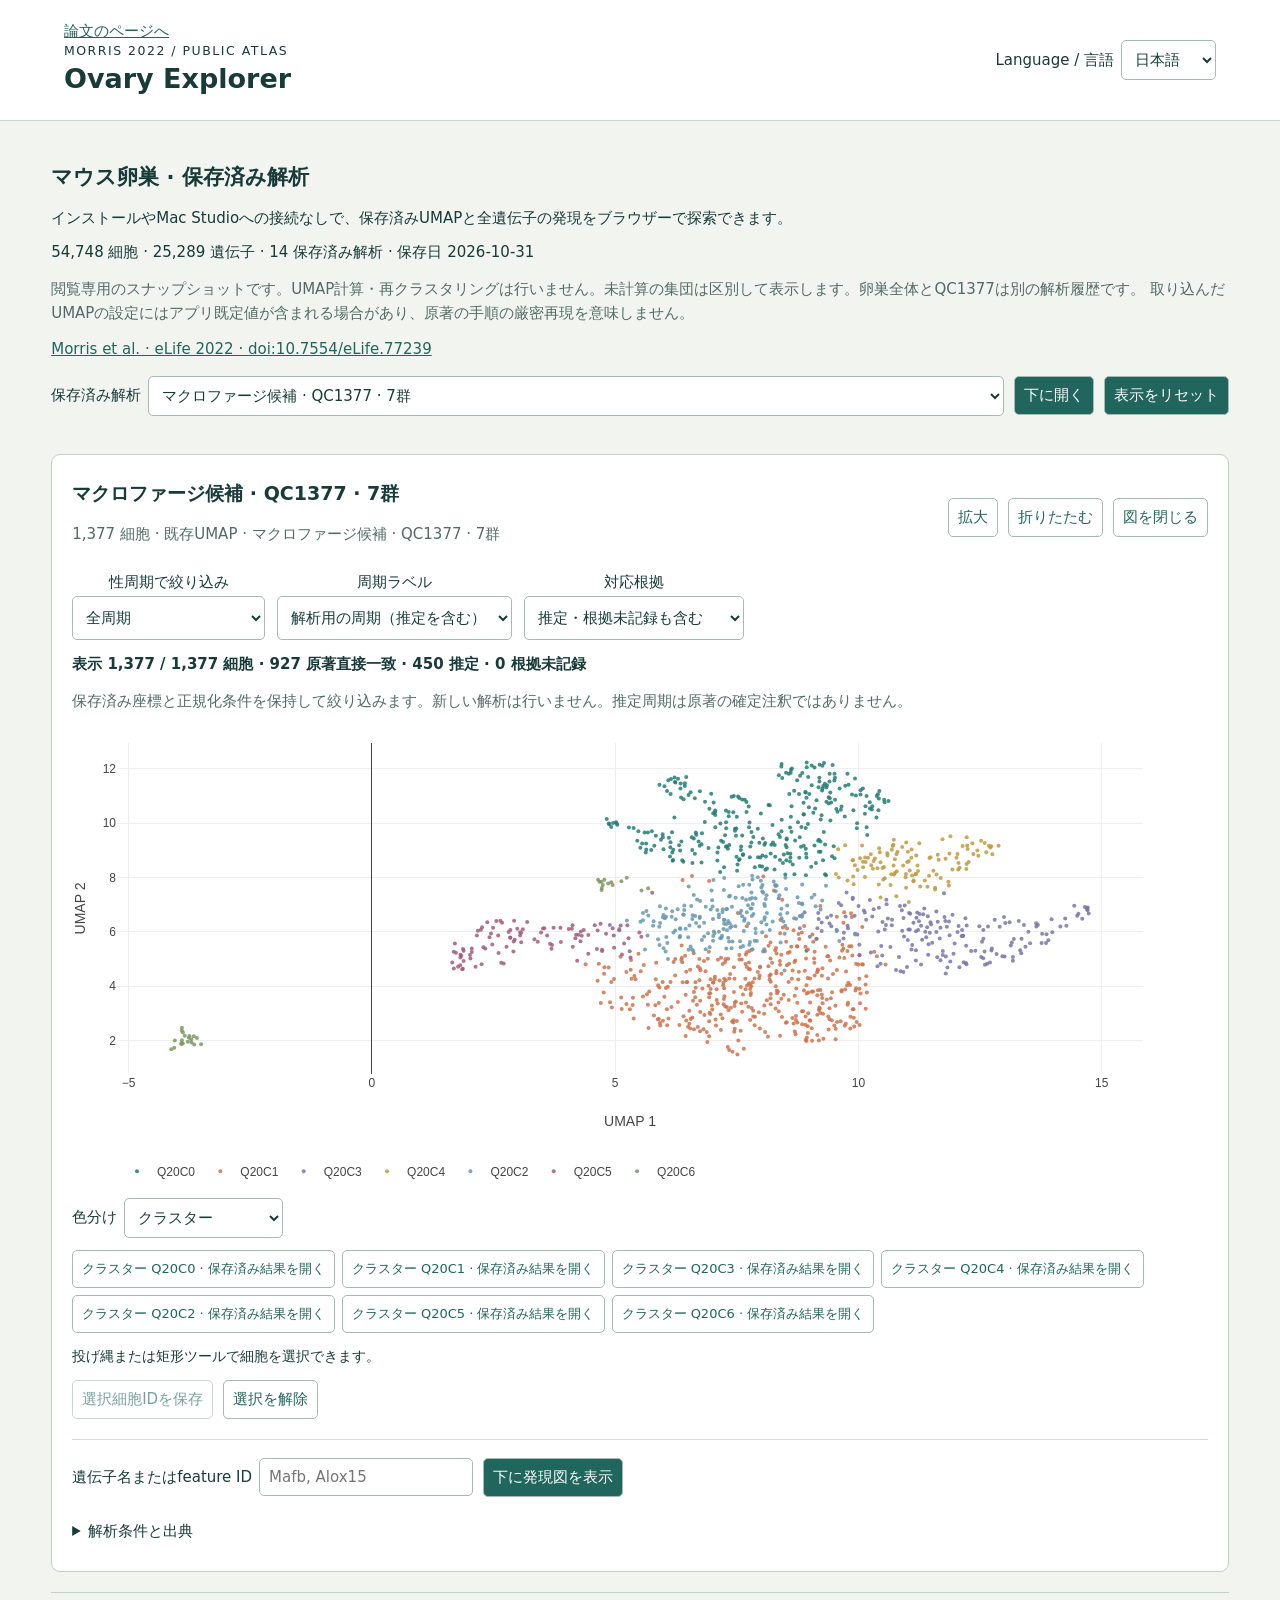
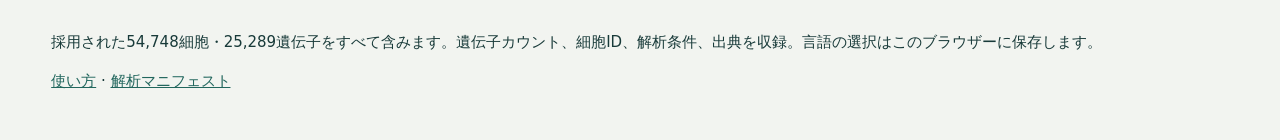
==== studies/morris-2022/viewer/index.html @ e541346d "Publish ovary macrophage library with cycle filters and shared-scale comparison" ====
<!doctype html><html lang="en"><head><meta charset="utf-8"><meta name="viewport" content="width=device-width,initial-scale=1"><meta http-equiv="Content-Security-Policy" content="default-src 'none'; script-src 'self' 'unsafe-eval'; style-src 'self' 'unsafe-inline'; img-src 'self' data: blob:; font-src 'self' data:; connect-src 'none'; worker-src blob:; object-src 'none'; base-uri 'none'"><meta name="robots" content="noindex,nofollow"><title>Morris 2022 · Ovary Explorer</title><link rel="stylesheet" href="viewer.css"></head><body><header><div><a href="../" data-i18n="library">論文のページへ / Back to study</a><br><small>MORRIS 2022 / PUBLIC ATLAS</small><h1>Ovary Explorer</h1></div><label>Language / 言語 <select id="language"><option value="en">English</option><option value="ja">日本語</option></select></label></header><main><section class="intro"><h2 data-i18n="title"></h2><p data-i18n="description"></p><p id="stats"></p><p class="hint" data-i18n="scope"></p><a href="https://doi.org/10.7554/eLife.77239" target="_blank" rel="noopener">Morris et al. · eLife 2022 · doi:10.7554/eLife.77239</a></section><div class="toolbar"><label><span data-i18n="history"></span><select id="history"></select></label><button id="open" data-i18n="open"></button><button id="reset" data-i18n="reset"></button></div><p id="global-error" role="alert"></p><section id="panels"></section><footer><p data-i18n="footer"></p><a href="README.txt" data-i18n="readme"></a> · <a href="manifest.json" download data-i18n="manifest"></a></footer></main><script src="plotly.min.js"></script><script src="data.js"></script><script src="viewer.js"></script></body></html>
---- studies/morris-2022/viewer/viewer.css ----
:root{font-family:system-ui,-apple-system,sans-serif;color:#183a39;background:#f2f4f0;font-size:15px}*{box-sizing:border-box}body{margin:0}header{padding:22px 5%;display:flex;justify-content:space-between;gap:20px;align-items:center;border-bottom:1px solid #c9d4ce;background:#fff}h1{margin:4px 0;font-weight:600;font-size:27px}small{letter-spacing:.12em}h2{font-size:21px}h3{font-size:19px;margin:6px 0}main{max-width:1480px;margin:auto;padding:25px 4%}button,select,input{font:inherit;border:1px solid #a5bbb1;border-radius:5px;padding:9px;background:#fff;color:#163c37}button{cursor:pointer;background:#21665d;color:white}button:disabled{cursor:wait;opacity:.6}button.secondary{background:#fff;color:#21665d}label{display:inline-flex;gap:7px;align-items:center;flex-wrap:wrap}button:focus-visible,select:focus-visible,input:focus-visible{outline:3px solid #dc8f43;outline-offset:2px}.hint,.meta{color:#526b66;line-height:1.6}.toolbar,.controls,.panel-head,.colors{display:flex;gap:10px;align-items:center;flex-wrap:wrap}.toolbar{padding:18px 0}.toolbar label{flex:1}#history{max-width:100%;min-width:250px;flex:1}.panel{margin:20px 0;padding:20px;border:1px solid #c1d1c8;background:white;border-radius:9px}.panel-head{justify-content:space-between}.plot{height:470px;width:100%}.plot.expanded{height:720px}.genes{border-top:1px solid #d4ded8;margin-top:20px;padding-top:18px}.gene-panel{margin:20px 0;border-top:2px solid #b0cdc1;padding-top:15px}.colors{margin:12px 0}.colors input{width:100px}.clusters{display:flex;gap:7px;flex-wrap:wrap;margin:12px 0}.clusters button{font-size:13px}.clusters button.unavailable{background:#eef2ed;color:#526b66}.error,#global-error{color:#a12d2d}.loading{height:5px;overflow:hidden;background:#dae9df;margin:8px 0}.loading:after{content:'';display:block;background:#2e8171;height:100%;width:30%;animation:load 1.2s linear infinite}@keyframes load{from{transform:translateX(-100%)}to{transform:translateX(430%)}}footer{border-top:1px solid #c1d1c8;padding:22px 0;line-height:1.6}a{color:#21665d}details{padding:10px 0}pre{white-space:pre-wrap;overflow-wrap:anywhere;max-height:400px;overflow:auto}.selection{font-size:14px}.expression-status{font-size:13px;color:#526b66}@media(max-width:650px){header{padding:16px;align-items:flex-start;flex-wrap:wrap}main{padding:15px 10px}.panel{padding:12px}.plot{height:400px}.controls>*{max-width:100%}.toolbar{align-items:stretch}.toolbar label{width:100%}h1{font-size:24px}}

.stage-filter{display:flex;flex-wrap:wrap;gap:12px;margin:12px 0}.stage-filter label{display:flex;flex-direction:column;gap:4px;max-width:100%}.stage-filter select{max-width:100%;min-height:44px}.filter-count{font-weight:600;font-variant-numeric:tabular-nums}.stage-filter select:focus-visible{outline:3px solid #165c97;outline-offset:2px}
@media(max-width:414px){.stage-filter{display:grid;grid-template-columns:minmax(0,1fr)}.stage-filter select{width:100%}}

.stage-comparison[hidden]{display:none}.comparison-grid{display:grid;grid-template-columns:repeat(2,minmax(0,1fr));gap:16px;margin:14px 0}.comparison-panel{min-width:0;border:1px solid #d4ded8;padding:12px;border-radius:5px}.comparison-panel h4{margin:0;font-size:16px}.comparison-panel .hint:empty{display:none}.comparison-plot{height:370px}@media(max-width:850px){.comparison-grid{grid-template-columns:minmax(0,1fr)}}
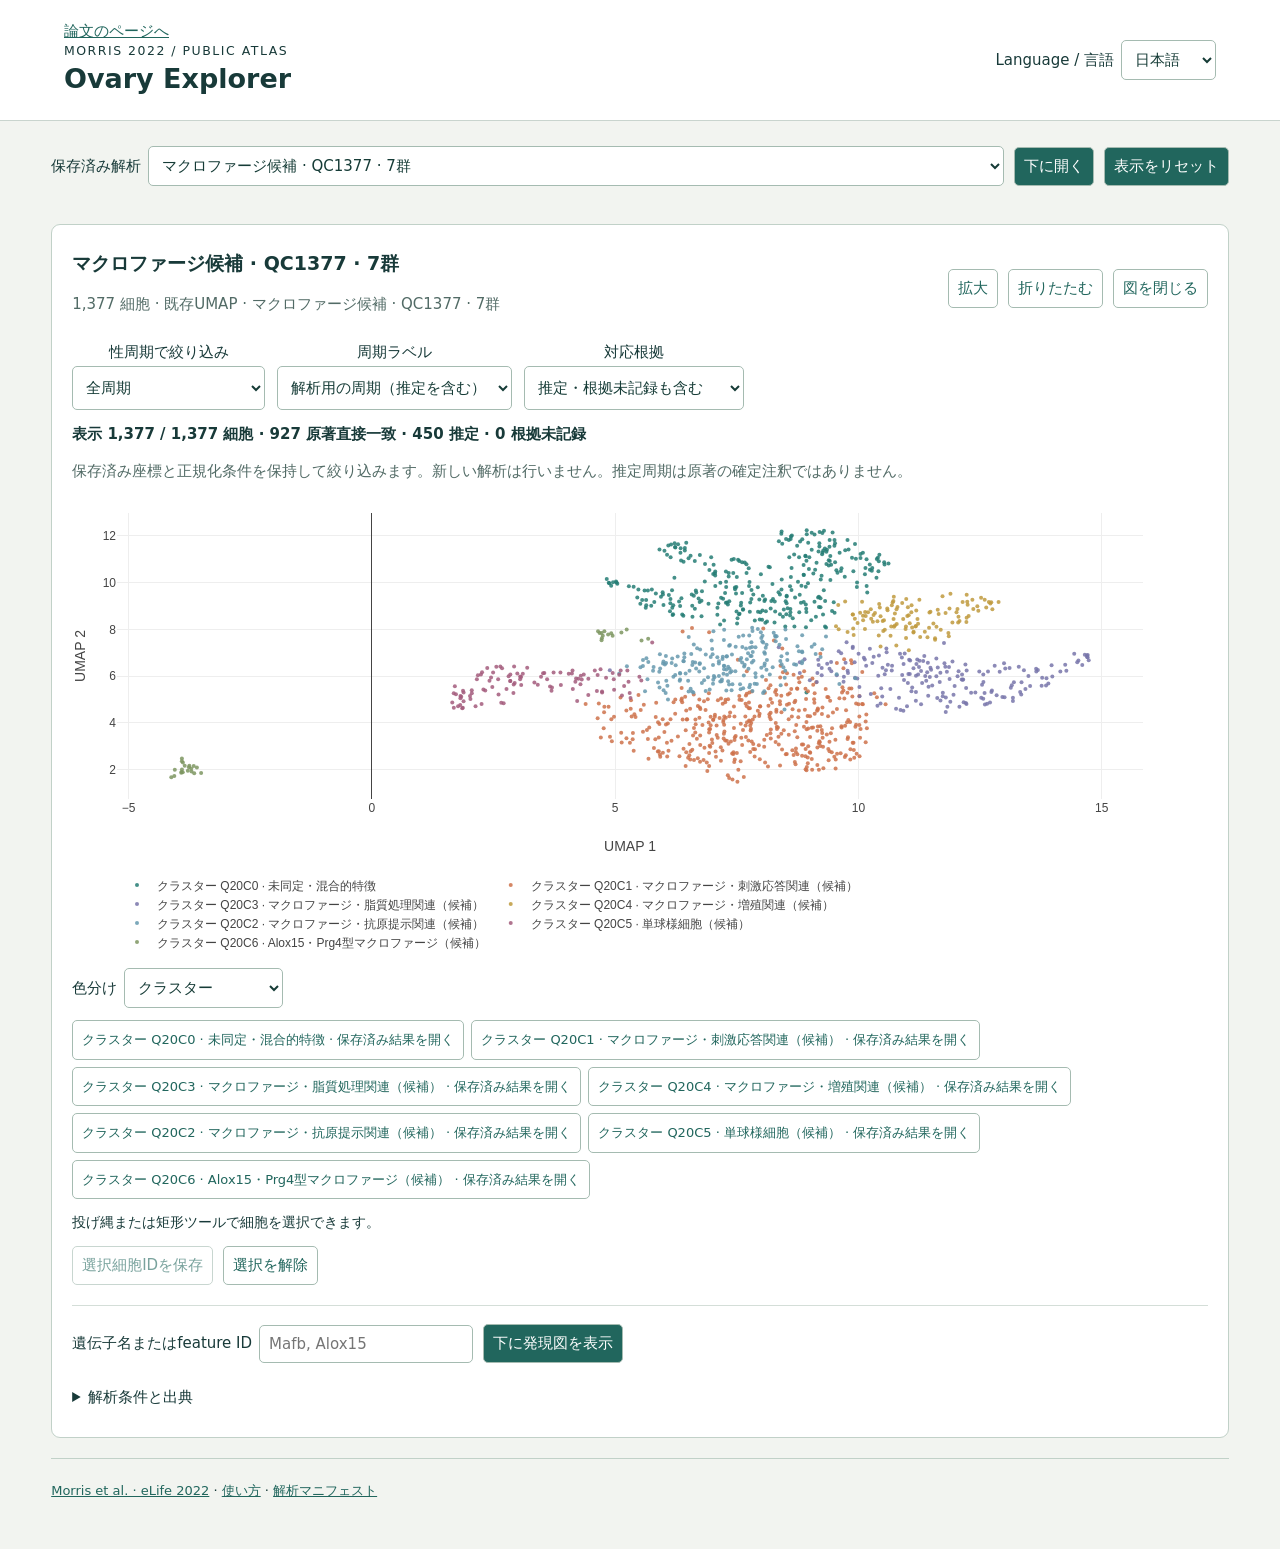
==== commit 5ba53a05: "Simplify viewer introduction and label clusters by cell type" ====
--- a/studies/morris-2022/viewer/index.html
+++ b/studies/morris-2022/viewer/index.html
@@ -1 +1 @@
-<!doctype html><html lang="en"><head><meta charset="utf-8"><meta name="viewport" content="width=device-width,initial-scale=1"><meta http-equiv="Content-Security-Policy" content="default-src 'none'; script-src 'self' 'unsafe-eval'; style-src 'self' 'unsafe-inline'; img-src 'self' data: blob:; font-src 'self' data:; connect-src 'none'; worker-src blob:; object-src 'none'; base-uri 'none'"><meta name="robots" content="noindex,nofollow"><title>Morris 2022 · Ovary Explorer</title><link rel="stylesheet" href="viewer.css"></head><body><header><div><a href="../" data-i18n="library">論文のページへ / Back to study</a><br><small>MORRIS 2022 / PUBLIC ATLAS</small><h1>Ovary Explorer</h1></div><label>Language / 言語 <select id="language"><option value="en">English</option><option value="ja">日本語</option></select></label></header><main><section class="intro"><h2 data-i18n="title"></h2><p data-i18n="description"></p><p id="stats"></p><p class="hint" data-i18n="scope"></p><a href="https://doi.org/10.7554/eLife.77239" target="_blank" rel="noopener">Morris et al. · eLife 2022 · doi:10.7554/eLife.77239</a></section><div class="toolbar"><label><span data-i18n="history"></span><select id="history"></select></label><button id="open" data-i18n="open"></button><button id="reset" data-i18n="reset"></button></div><p id="global-error" role="alert"></p><section id="panels"></section><footer><p data-i18n="footer"></p><a href="README.txt" data-i18n="readme"></a> · <a href="manifest.json" download data-i18n="manifest"></a></footer></main><script src="plotly.min.js"></script><script src="data.js"></script><script src="viewer.js"></script></body></html>
+<!doctype html><html lang="en"><head><meta charset="utf-8"><meta name="viewport" content="width=device-width,initial-scale=1"><meta http-equiv="Content-Security-Policy" content="default-src 'none'; script-src 'self' 'unsafe-eval'; style-src 'self' 'unsafe-inline'; img-src 'self' data: blob:; font-src 'self' data:; connect-src 'none'; worker-src blob:; object-src 'none'; base-uri 'none'"><meta name="robots" content="noindex,nofollow"><title>Morris 2022 · Ovary Explorer</title><link rel="stylesheet" href="viewer.css"></head><body><header><div><a href="../" data-i18n="library">論文のページへ / Back to study</a><br><small>MORRIS 2022 / PUBLIC ATLAS</small><h1>Ovary Explorer</h1></div><label>Language / 言語 <select id="language"><option value="en">English</option><option value="ja">日本語</option></select></label></header><main><div class="toolbar"><label><span data-i18n="history"></span><select id="history"></select></label><button id="open" data-i18n="open"></button><button id="reset" data-i18n="reset"></button></div><p id="global-error" role="alert"></p><section id="panels"></section><footer><a href="https://doi.org/10.7554/eLife.77239" target="_blank" rel="noopener">Morris et al. · eLife 2022</a> · <a href="README.txt" data-i18n="readme"></a> · <a href="manifest.json" download data-i18n="manifest"></a></footer></main><script src="plotly.min.js"></script><script src="data.js"></script><script src="cluster-labels.js"></script><script src="viewer.js"></script></body></html>
--- a/studies/morris-2022/viewer/viewer.css
+++ b/studies/morris-2022/viewer/viewer.css
@@ -4,3 +4,5 @@
 @media(max-width:414px){.stage-filter{display:grid;grid-template-columns:minmax(0,1fr)}.stage-filter select{width:100%}}
 
 .stage-comparison[hidden]{display:none}.comparison-grid{display:grid;grid-template-columns:repeat(2,minmax(0,1fr));gap:16px;margin:14px 0}.comparison-panel{min-width:0;border:1px solid #d4ded8;padding:12px;border-radius:5px}.comparison-panel h4{margin:0;font-size:16px}.comparison-panel .hint:empty{display:none}.comparison-plot{height:370px}@media(max-width:850px){.comparison-grid{grid-template-columns:minmax(0,1fr)}}
+
+.clusters button{text-align:left;white-space:normal;max-width:100%;line-height:1.5}.toolbar{padding-top:0}footer{font-size:13px}
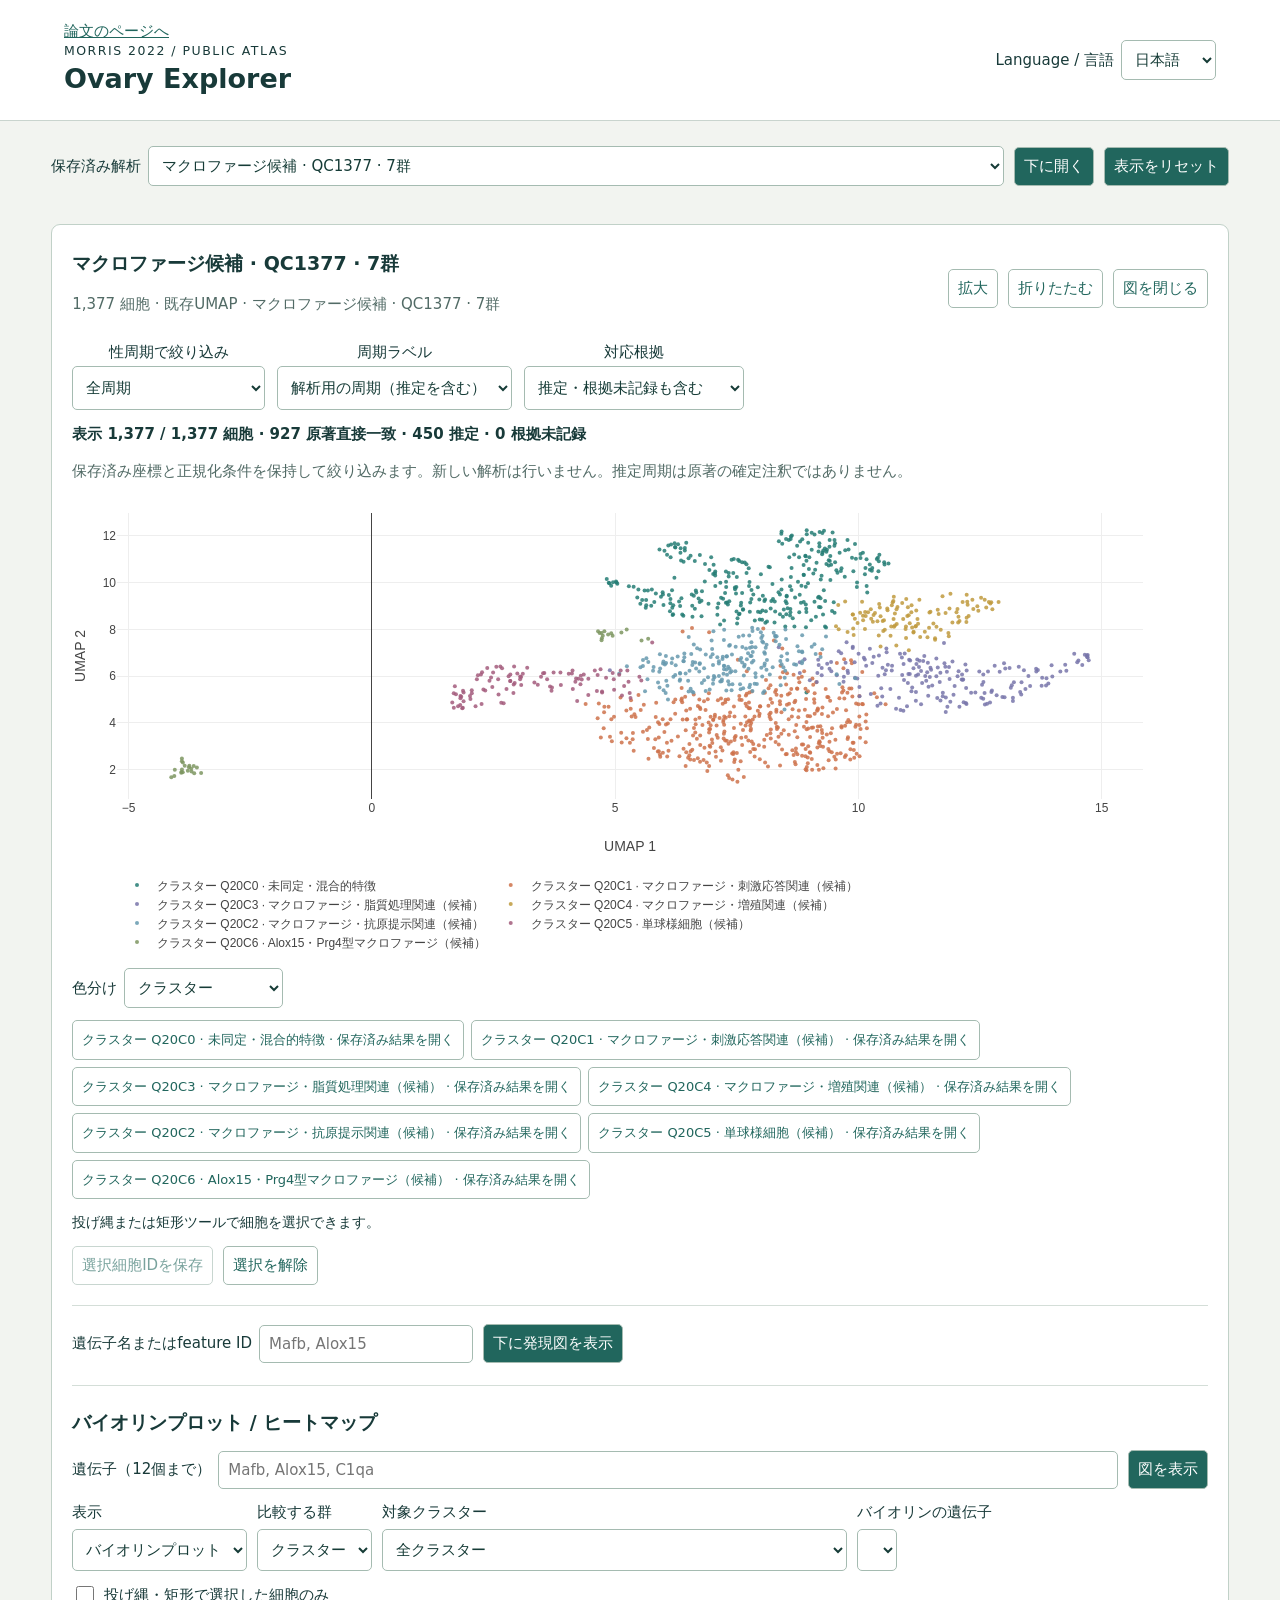
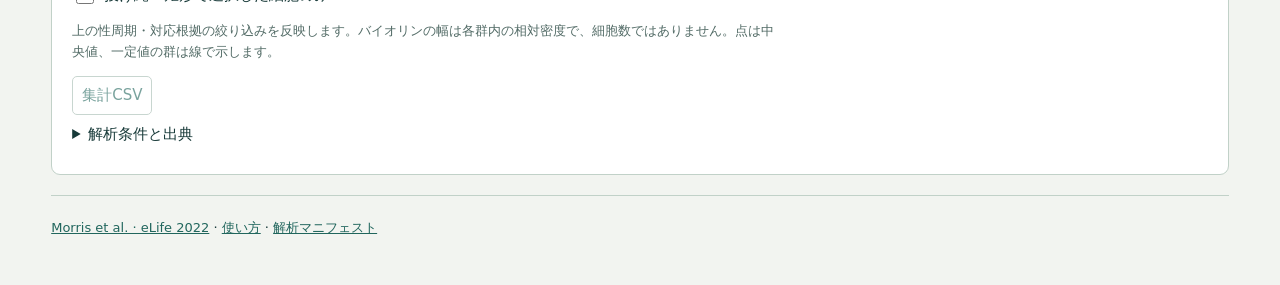
==== commit bb97a783: "Add browser-side violin plots and expression heatmaps" ====
--- a/studies/morris-2022/viewer/index.html
+++ b/studies/morris-2022/viewer/index.html
@@ -1 +1 @@
-<!doctype html><html lang="en"><head><meta charset="utf-8"><meta name="viewport" content="width=device-width,initial-scale=1"><meta http-equiv="Content-Security-Policy" content="default-src 'none'; script-src 'self' 'unsafe-eval'; style-src 'self' 'unsafe-inline'; img-src 'self' data: blob:; font-src 'self' data:; connect-src 'none'; worker-src blob:; object-src 'none'; base-uri 'none'"><meta name="robots" content="noindex,nofollow"><title>Morris 2022 · Ovary Explorer</title><link rel="stylesheet" href="viewer.css"></head><body><header><div><a href="../" data-i18n="library">論文のページへ / Back to study</a><br><small>MORRIS 2022 / PUBLIC ATLAS</small><h1>Ovary Explorer</h1></div><label>Language / 言語 <select id="language"><option value="en">English</option><option value="ja">日本語</option></select></label></header><main><div class="toolbar"><label><span data-i18n="history"></span><select id="history"></select></label><button id="open" data-i18n="open"></button><button id="reset" data-i18n="reset"></button></div><p id="global-error" role="alert"></p><section id="panels"></section><footer><a href="https://doi.org/10.7554/eLife.77239" target="_blank" rel="noopener">Morris et al. · eLife 2022</a> · <a href="README.txt" data-i18n="readme"></a> · <a href="manifest.json" download data-i18n="manifest"></a></footer></main><script src="plotly.min.js"></script><script src="data.js"></script><script src="cluster-labels.js"></script><script src="viewer.js"></script></body></html>
+<!doctype html><html lang="en"><head><meta charset="utf-8"><meta name="viewport" content="width=device-width,initial-scale=1"><meta http-equiv="Content-Security-Policy" content="default-src 'none'; script-src 'self' 'unsafe-eval'; style-src 'self' 'unsafe-inline'; img-src 'self' data: blob:; font-src 'self' data:; connect-src 'none'; worker-src blob:; object-src 'none'; base-uri 'none'"><meta name="robots" content="noindex,nofollow"><title>Morris 2022 · Ovary Explorer</title><link rel="stylesheet" href="viewer.css"></head><body><header><div><a href="../" data-i18n="library">論文のページへ / Back to study</a><br><small>MORRIS 2022 / PUBLIC ATLAS</small><h1>Ovary Explorer</h1></div><label>Language / 言語 <select id="language"><option value="en">English</option><option value="ja">日本語</option></select></label></header><main><div class="toolbar"><label><span data-i18n="history"></span><select id="history"></select></label><button id="open" data-i18n="open"></button><button id="reset" data-i18n="reset"></button></div><p id="global-error" role="alert"></p><section id="panels"></section><footer><a href="https://doi.org/10.7554/eLife.77239" target="_blank" rel="noopener">Morris et al. · eLife 2022</a> · <a href="README.txt" data-i18n="readme"></a> · <a href="manifest.json" download data-i18n="manifest"></a></footer></main><script src="plotly.min.js"></script><script src="data.js"></script><script src="cluster-labels.js"></script><script src="expression-plots.js"></script><script src="viewer.js"></script></body></html>
--- a/studies/morris-2022/viewer/viewer.css
+++ b/studies/morris-2022/viewer/viewer.css
@@ -6,3 +6,5 @@
 .stage-comparison[hidden]{display:none}.comparison-grid{display:grid;grid-template-columns:repeat(2,minmax(0,1fr));gap:16px;margin:14px 0}.comparison-panel{min-width:0;border:1px solid #d4ded8;padding:12px;border-radius:5px}.comparison-panel h4{margin:0;font-size:16px}.comparison-panel .hint:empty{display:none}.comparison-plot{height:370px}@media(max-width:850px){.comparison-grid{grid-template-columns:minmax(0,1fr)}}
 
 .clusters button{text-align:left;white-space:normal;max-width:100%;line-height:1.5}.toolbar{padding-top:0}footer{font-size:13px}
+
+.expression-summaries{border-top:1px solid #d4ded8;margin-top:22px;padding-top:18px}.summary-form{margin:14px 0}.summary-form label{flex:1}.summary-form input{min-width:200px;flex:1}.summary-options{align-items:flex-end}.summary-options label{flex-direction:column;align-items:flex-start;max-width:100%}.summary-options select{max-width:100%;min-height:42px}.summary-selection{margin-top:12px}.summary-selection input{width:18px;height:18px}.summary-note{font-size:13px;max-width:85ch}.summary-plot{min-height:330px}.summary-plot[hidden],.summary-options [hidden]{display:none}.expression-summaries .expression-status:empty,.expression-summaries .error:empty,.summary-note:empty{display:none}@media(max-width:650px){.summary-form label,.summary-form input{width:100%;min-width:0}.summary-options{display:grid;grid-template-columns:minmax(0,1fr)}.summary-options select{width:100%}.summary-options label{width:100%}}
